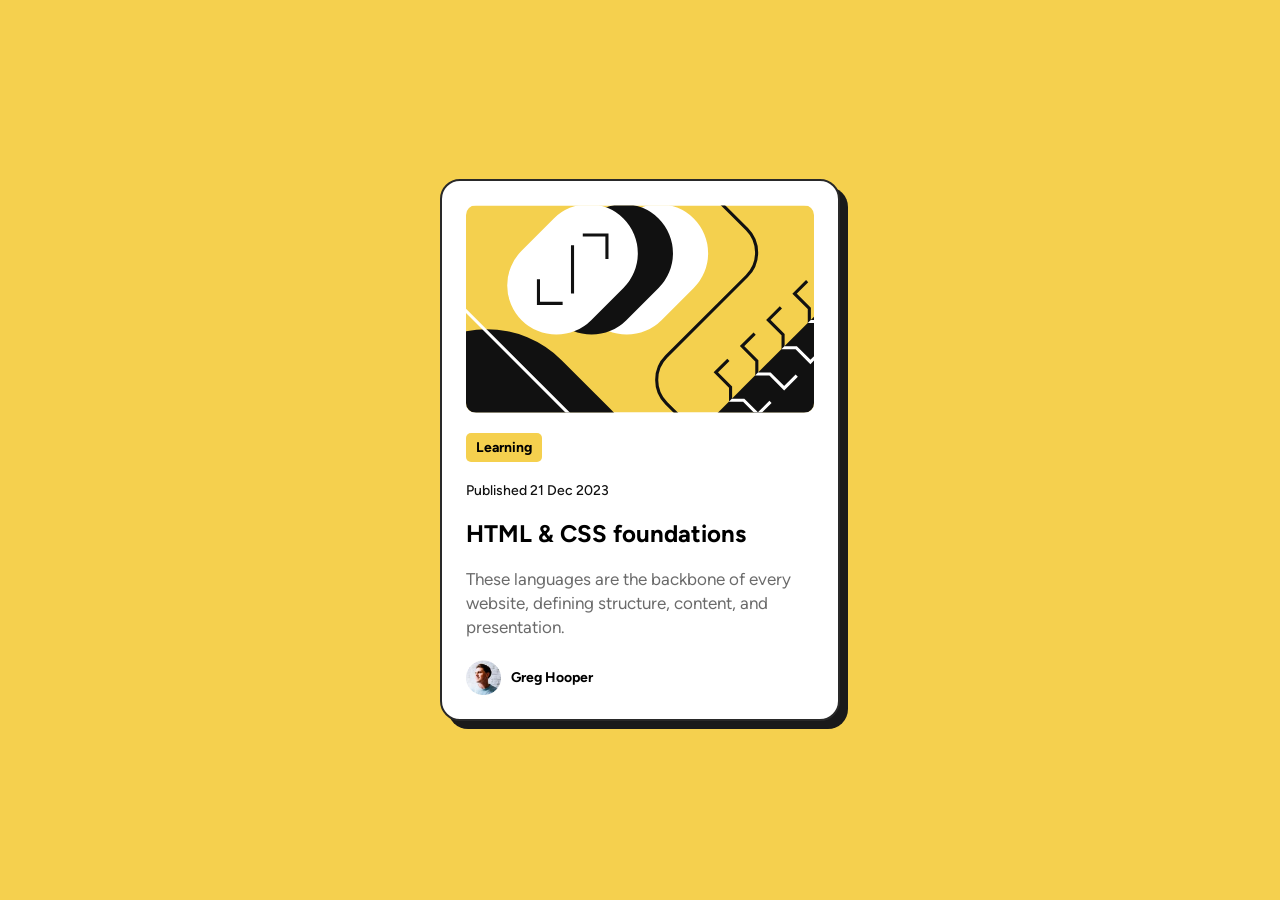
==== day-1-blog-preview-card/index.html @ 4fa2ddb9 "Blog preview card" ====
<!doctype html>
<html lang="en">
  <head>
    <meta charset="UTF-8" />
    <meta name="viewport" content="width=device-width, initial-scale=1.0" />
    <meta
      name="description"
      content="Blog preview card built using HTML & CSS"
    />
    <meta property="og:title" content="Frontend Mentor | Blog preview card" />
    <meta
      property="og:description"
      content="Blog preview card built using HTML & CSS"
    />
    <meta property="og:type" content="website" />
    <meta
      property="og:url"
      content="https://harshaweb09.github.io/Learning-by-building/day-1-blog-preview-card/"
    />
    <meta
      property="og:image"
      content="https://harshaweb09.github.io/Learning-by-building/day-1-blog-preview-card/preview.jpg"
    />
    <!-- displays site properly based on user's device -->
    <link
      rel="icon"
      type="image/png"
      sizes="32x32"
      href="./assets/images/favicon-32x32.png"
    />
    <title>Frontend Mentor | Blog preview card</title>
    <link rel="stylesheet" href="./style.css" />
  </head>
  <body>
    <main>
      <article class="card">
        <img
          class="card-img"
          src="./assets/images/illustration-article.svg"
          alt="Blog header graphic"
        />
        <p><span class="card-tag">Learning</span></p>
        <p class="card-date">
          Published <time datetime="2023-12-21">21 Dec 2023</time>
        </p>
        <h1 class="card-title">HTML & CSS foundations</h1>
        <p class="card-body">
          These languages are the backbone of every website, defining structure,
          content, and presentation.
        </p>
        <footer class="card-author">
          <img
            src="./assets/images/image-avatar.webp"
            alt="Greg Hooper"
            class="author-avathar"
          />
          <span class="author-name">Greg Hooper</span>
        </footer>
      </article>
    </main>
  </body>
</html>
---- day-1-blog-preview-card/style.css ----
@font-face {
  font-family: "Figtree";
  src: url("./assets/fonts/Figtree-VariableFont_wght.ttf");
  font-weight: 100 900;
  font-style: normal;
}

* {
  padding: 0;
  margin: 0;
  box-sizing: border-box;
}

body {
  min-height: 100dvh;
  font-family: "Figtree", sans-serif;
}

main {
  background-color: #f5d04e;
  height: 100dvh;
  display: flex;
  align-items: center;
  justify-content: center;
}

.card {
  width: 90%;
  max-width: 400px;
  padding: 1.5rem;
  background-color: #fff;
  border: 2px solid #292929;
  box-shadow: 8px 8px 0px rgb(26, 26, 26);
  border-radius: 20px;
  display: flex;
  flex-direction: column;
  row-gap: 20px;
}

.card-img {
  width: 100%;
  border-radius: 10px;
}

.card-tag {
  padding: 6px 10px;
  font-size: 14px;
  font-weight: 700;
  border-radius: 5px;
  display: inline-block;
  background-color: #f5d04e;
}

.card-date {
  font-size: 14px;
  font-weight: 500;
  color: hsl(0, 0%, 7%);
}

.card-title {
  font-size: 24px;
}

.card-body {
  font-size: 17px;
  line-height: 1.4;
  color: hsl(0, 0%, 42%);
}

.card-author {
  display: flex;
  align-items: center;
  gap: 10px;
}

.author-avathar {
  width: 35px;
}

.author-name {
  font-size: 14px;
  font-weight: 700;
}
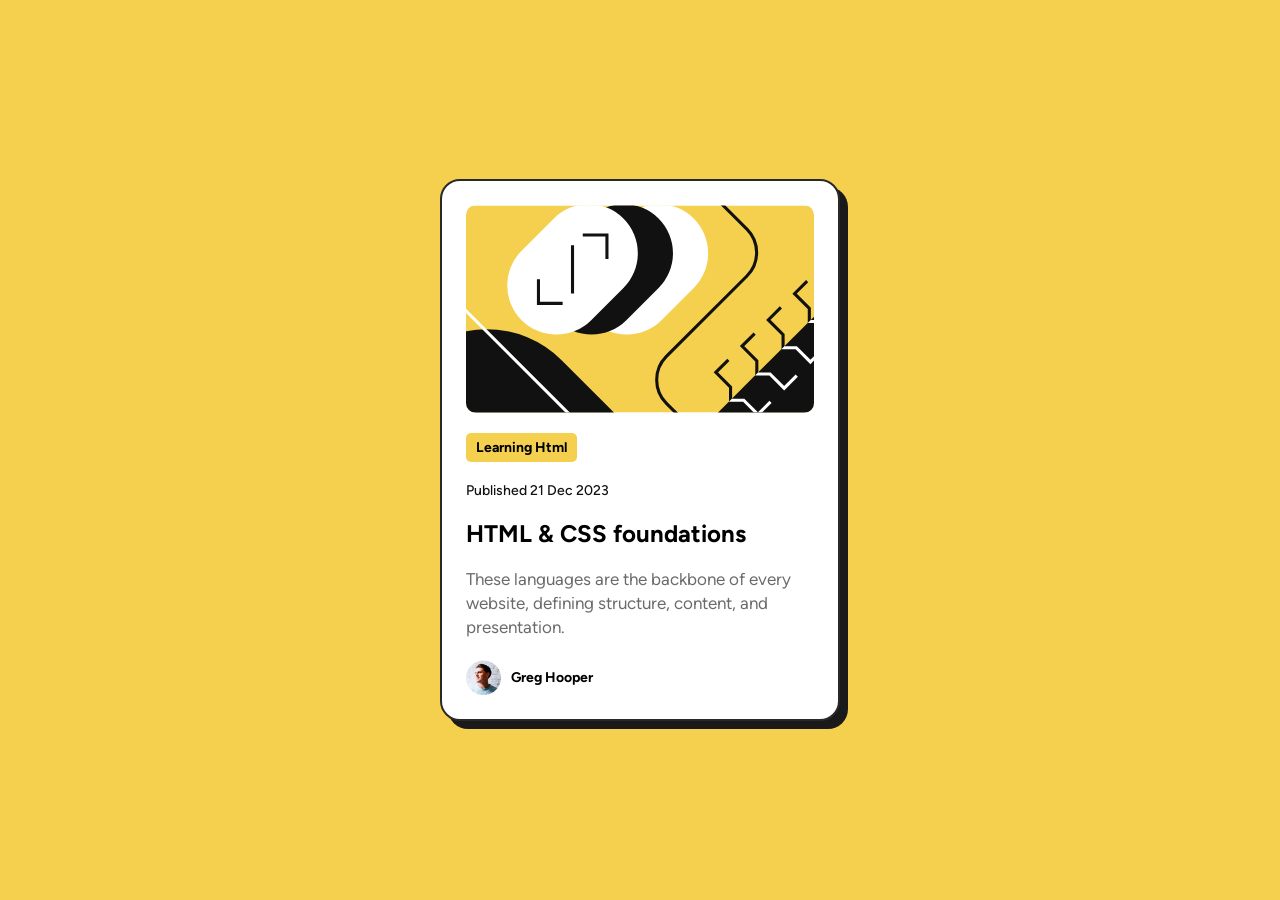
==== commit 5643f9ca: "Initial commit" ====
--- a/day-1-blog-preview-card/index.html
+++ b/day-1-blog-preview-card/index.html
@@ -39,7 +39,7 @@
           src="./assets/images/illustration-article.svg"
           alt="Blog header graphic"
         />
-        <p><span class="card-tag">Learning</span></p>
+        <p class="card-tag-p"><span class="card-tag">Learning Html </span></p>
         <p class="card-date">
           Published <time datetime="2023-12-21">21 Dec 2023</time>
         </p>
--- a/day-1-blog-preview-card/style.css
+++ b/day-1-blog-preview-card/style.css
@@ -14,10 +14,10 @@
 body {
   min-height: 100dvh;
   font-family: "Figtree", sans-serif;
+  background-color: #f5d04e;
 }
 
 main {
-  background-color: #f5d04e;
   height: 100dvh;
   display: flex;
   align-items: center;
@@ -42,6 +42,10 @@
   border-radius: 10px;
 }
 
+/* .card-tag-p {
+  background-color: #f5d04e;
+} */
+
 .card-tag {
   padding: 6px 10px;
   font-size: 14px;
@@ -59,6 +63,12 @@
 
 .card-title {
   font-size: 24px;
+  cursor: pointer;
+  transition: color 0.15s ease;
+}
+
+.card-title:hover {
+  color: #f5d04e;
 }
 
 .card-body {
